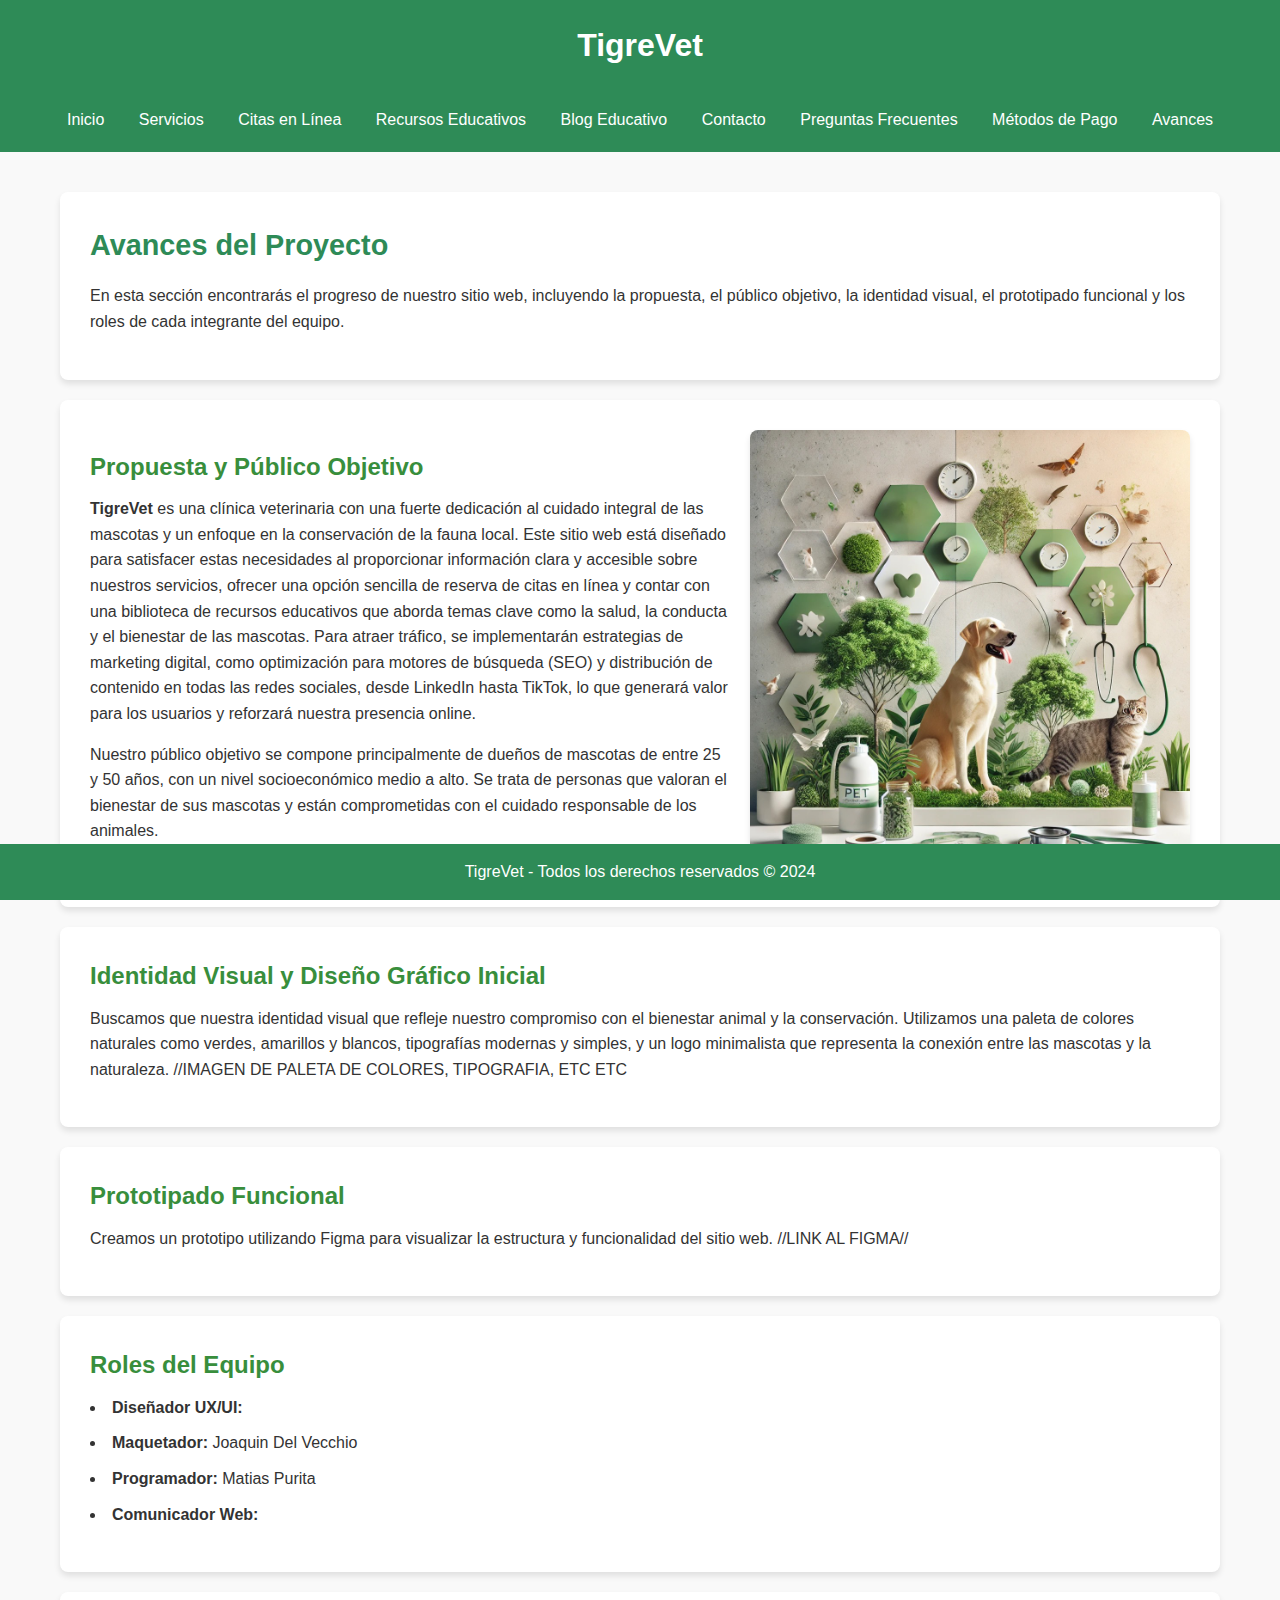
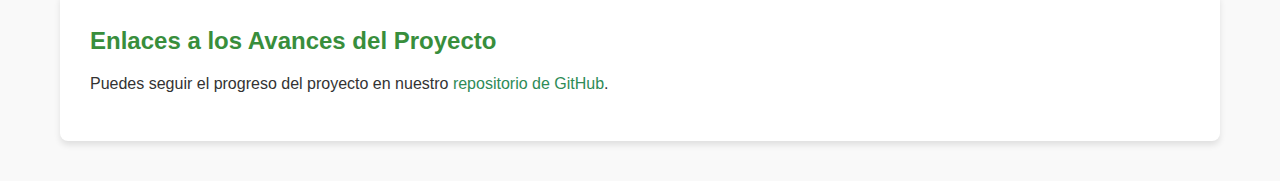
==== index.html @ b63514c8 "agrego seleccionador de mes en citas" ====
<!DOCTYPE html>
<html lang="es">
  <head>
    <meta charset="UTF-8" />
    <meta name="viewport" content="width=device-width, initial-scale=1.0" />
    <title>Avances - TigreVet</title>
    <link rel="stylesheet" href="styles.css" />
  </head>
  <body>
    <header>
      <div class="logo">
        <h1>TigreVet</h1>
      </div>
      <nav>
        <img src="#LOGO" alt="" />
        <ul>
          <li><a href="#">Inicio</a></li>
          <li><a href="servicios.html">Servicios</a></li>
          <li><a href="citas.html">Citas en Línea</a></li>
          <li><a href="recursos.html">Recursos Educativos</a></li>
          <li><a href="blog.html">Blog Educativo</a></li>
          <li><a href="contacto.html">Contacto</a></li>
          <li><a href="faq.html">Preguntas Frecuentes</a></li>
          <li><a href="#">Métodos de Pago</a></li>
          <li><a href="#">Avances</a></li>
        </ul>
      </nav>
    </header>

    <main>
      <section class="intro">
        <h2>Avances del Proyecto</h2>
        <p>
          En esta sección encontrarás el progreso de nuestro sitio web,
          incluyendo la propuesta, el público objetivo, la identidad visual, el
          prototipado funcional y los roles de cada integrante del equipo.
        </p>
      </section>

      <section class="propuesta">
        <div class="content">
          <div class="text">
            <h3>Propuesta y Público Objetivo</h3>
            <p>
              <strong>TigreVet</strong> es una clínica veterinaria con una
              fuerte dedicación al cuidado integral de las mascotas y un enfoque
              en la conservación de la fauna local. Este sitio web está diseñado
              para satisfacer estas necesidades al proporcionar información
              clara y accesible sobre nuestros servicios, ofrecer una opción
              sencilla de reserva de citas en línea y contar con una biblioteca
              de recursos educativos que aborda temas clave como la salud, la
              conducta y el bienestar de las mascotas. Para atraer tráfico, se
              implementarán estrategias de marketing digital, como optimización
              para motores de búsqueda (SEO) y distribución de contenido en
              todas las redes sociales, desde LinkedIn hasta TikTok, lo que
              generará valor para los usuarios y reforzará nuestra presencia
              online.
            </p>
            <p>
              Nuestro público objetivo se compone principalmente de dueños de
              mascotas de entre 25 y 50 años, con un nivel socioeconómico medio
              a alto. Se trata de personas que valoran el bienestar de sus
              mascotas y están comprometidas con el cuidado responsable de los
              animales.
            </p>
          </div>
          <div class="image">
            <img src="./images/Mascotas.jpeg" alt="Mascotas" />
          </div>
        </div>
      </section>

      <section class="identidad">
        <h3>Identidad Visual y Diseño Gráfico Inicial</h3>
        <p>
          Buscamos que nuestra identidad visual que refleje nuestro compromiso
          con el bienestar animal y la conservación. Utilizamos una paleta de
          colores naturales como verdes, amarillos y blancos, tipografías
          modernas y simples, y un logo minimalista que representa la conexión
          entre las mascotas y la naturaleza. //IMAGEN DE PALETA DE COLORES,
          TIPOGRAFIA, ETC ETC
        </p>
      </section>

      <section class="prototipado">
        <h3>Prototipado Funcional</h3>
        <p>
          Creamos un prototipo utilizando Figma para visualizar la estructura y
          funcionalidad del sitio web. //LINK AL FIGMA//
        </p>
      </section>

      <section class="roles">
        <h3>Roles del Equipo</h3>
        <ul>
          <li>
            <strong>Diseñador UX/UI:</strong>
          </li>
          <li><strong>Maquetador:</strong> Joaquin Del Vecchio</li>
          <li>
            <strong>Programador:</strong> Matias Purita
          </li>
          <li>
            <strong>Comunicador Web:</strong>
          </li>
        </ul>
      </section>

      <section class="enlaces">
        <h3>Enlaces a los Avances del Proyecto</h3>
        <p>
          Puedes seguir el progreso del proyecto en nuestro
          <a
            href="https://github.com/jdelvecchiouade/Avances-sitio-Clinica-veterinaria-TigreVet-/tree/main"
            >repositorio de GitHub</a
          >.
        </p>
      </section>
    </main>

    <footer>
      <p>TigreVet - Todos los derechos reservados © 2024</p>
    </footer>
  </body>
</html>
---- styles.css ----
* {
  margin: 0;
  padding: 0;
  box-sizing: border-box;
}

body {
  font-family: "Roboto", sans-serif;
  background-color: #f9f9f9;
  color: #333;
  line-height: 1.6;
}

header {
  background-color: #2e8b57;
  color: #fff;
  padding: 20px 0;
  text-align: center;
}

header .logo h1 {
  margin-bottom: 10px;
  font-size: 2em;
}

nav ul {
  list-style: none;
}

nav ul li {
  display: inline-block;
  margin: 0 15px;
}

nav ul li a {
  color: #fff;
  text-decoration: none;
  font-weight: 500;
  transition: color 0.3s;
}

nav ul li a:hover {
  color: #ffeb3b;
}

main {
  max-width: 1200px;
  margin: 40px auto;
  padding: 0 20px;
}

section {
  background-color: #fff;
  padding: 30px;
  margin-bottom: 20px;
  border-radius: 8px;
  box-shadow: 0 4px 6px rgba(0, 0, 0, 0.1);
}

section h2 {
  color: #2e8b57;
  margin-bottom: 15px;
  font-size: 1.8em;
}

section h3 {
  color: #388e3c;
  margin-bottom: 10px;
  font-size: 1.5em;
}

section p,
section ul {
  font-size: 1em;
  margin-bottom: 15px;
}

section ul li {
  margin-bottom: 10px;
  list-style: disc inside;
}

.enlaces a {
  color: #2e8b57;
  text-decoration: none;
  font-weight: 500;
}

.enlaces a:hover {
  text-decoration: underline;
}

footer {
  background-color: #2e8b57;
  color: #fff;
  text-align: center;
  padding: 15px 0;
  position: fixed;
  width: 100%;
  bottom: 0;
}

.propuesta .content {
  display: flex;
  justify-content: space-between;
  align-items: center;
  gap: 20px;
}

.propuesta .text {
  flex: 1;
}

.propuesta .image {
  flex: 0 0 40%; /* Controla el tamaño de la imagen en porcentaje */
}

.propuesta .image img {
  width: 100%;
  border-radius: 8px;
  box-shadow: 0 4px 6px rgba(0, 0, 0, 0.1);
}
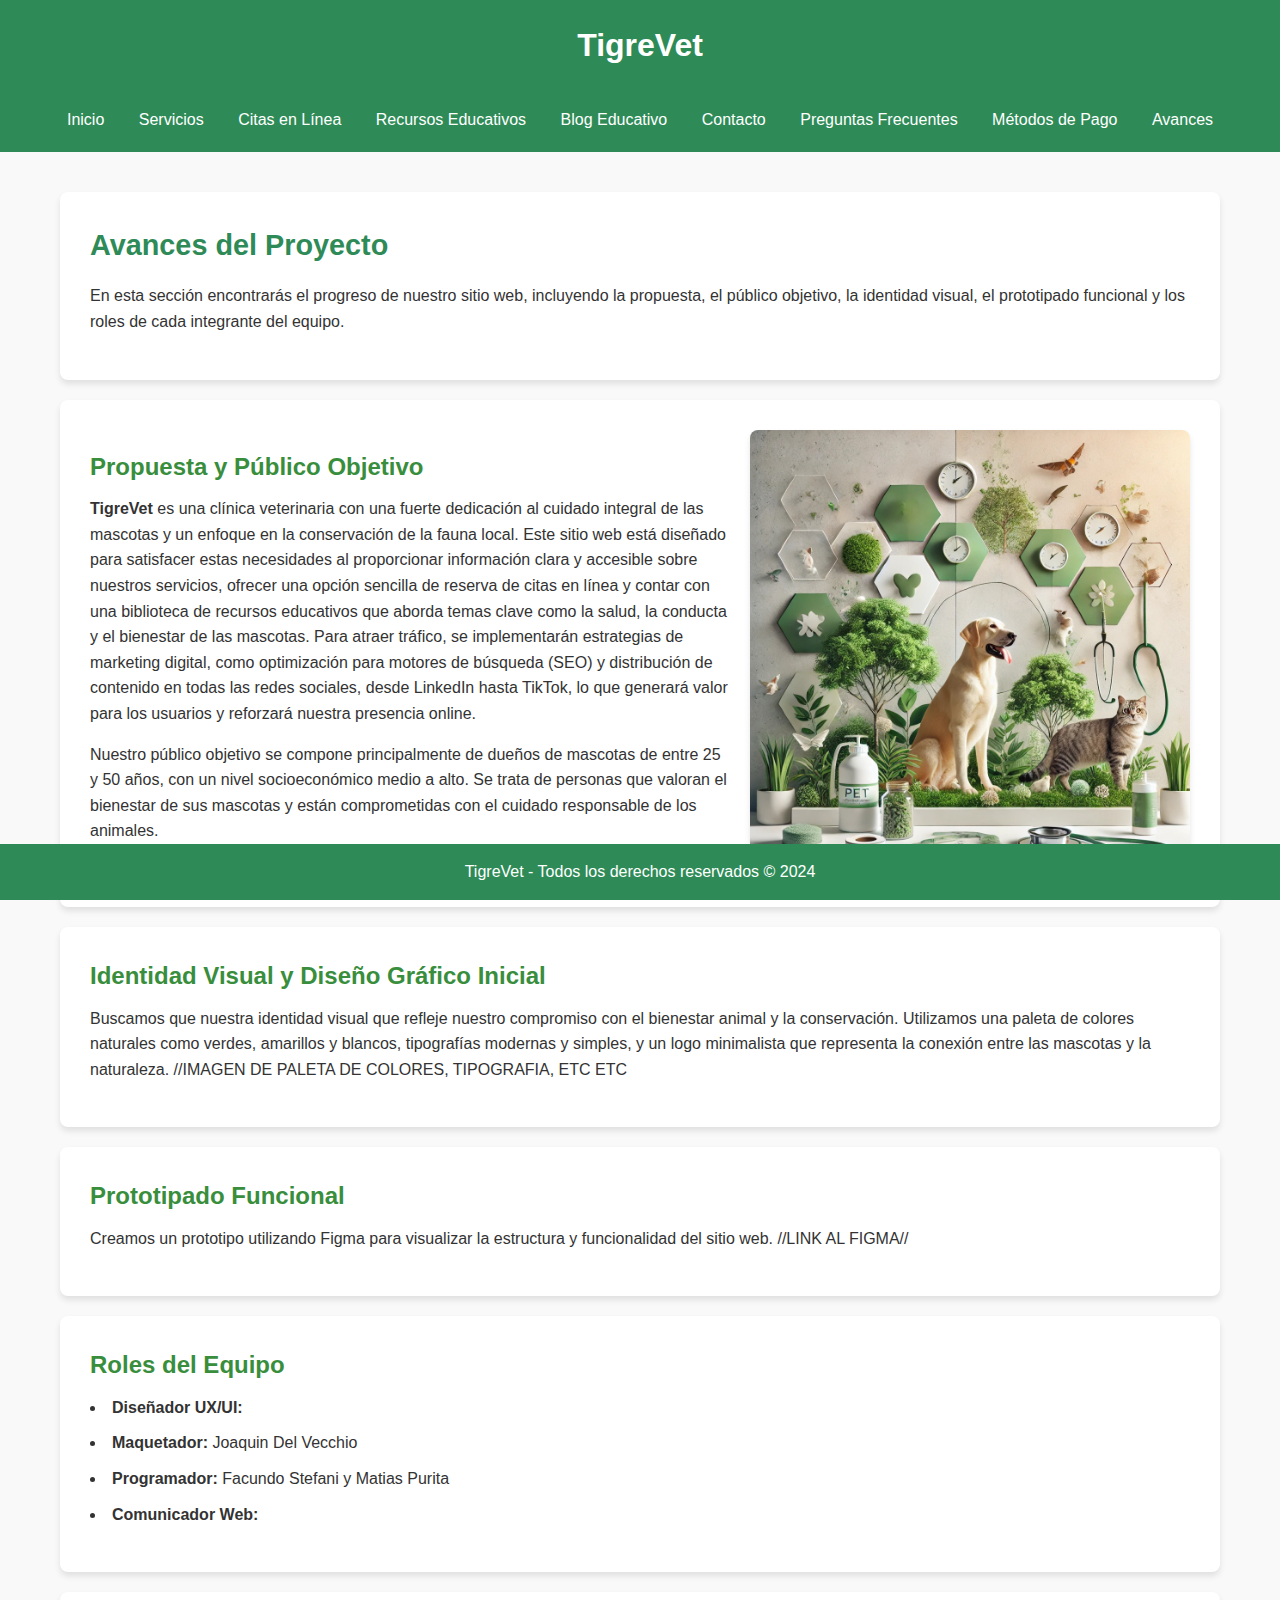
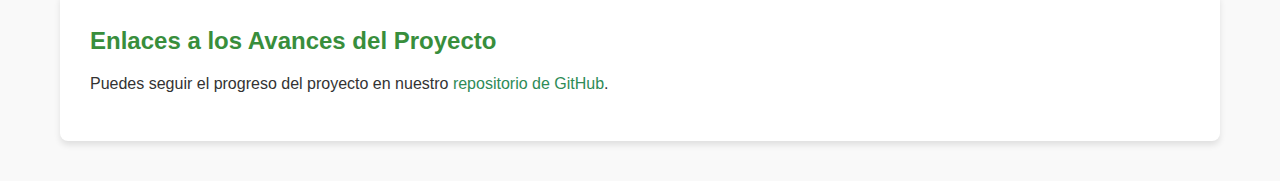
==== commit fb56548c: "Add files via upload" ====
--- a/index.html
+++ b/index.html
@@ -98,7 +98,7 @@
           </li>
           <li><strong>Maquetador:</strong> Joaquin Del Vecchio</li>
           <li>
-            <strong>Programador:</strong> Matias Purita
+            <strong>Programador:</strong> Facundo Stefani y Matias Purita
           </li>
           <li>
             <strong>Comunicador Web:</strong>
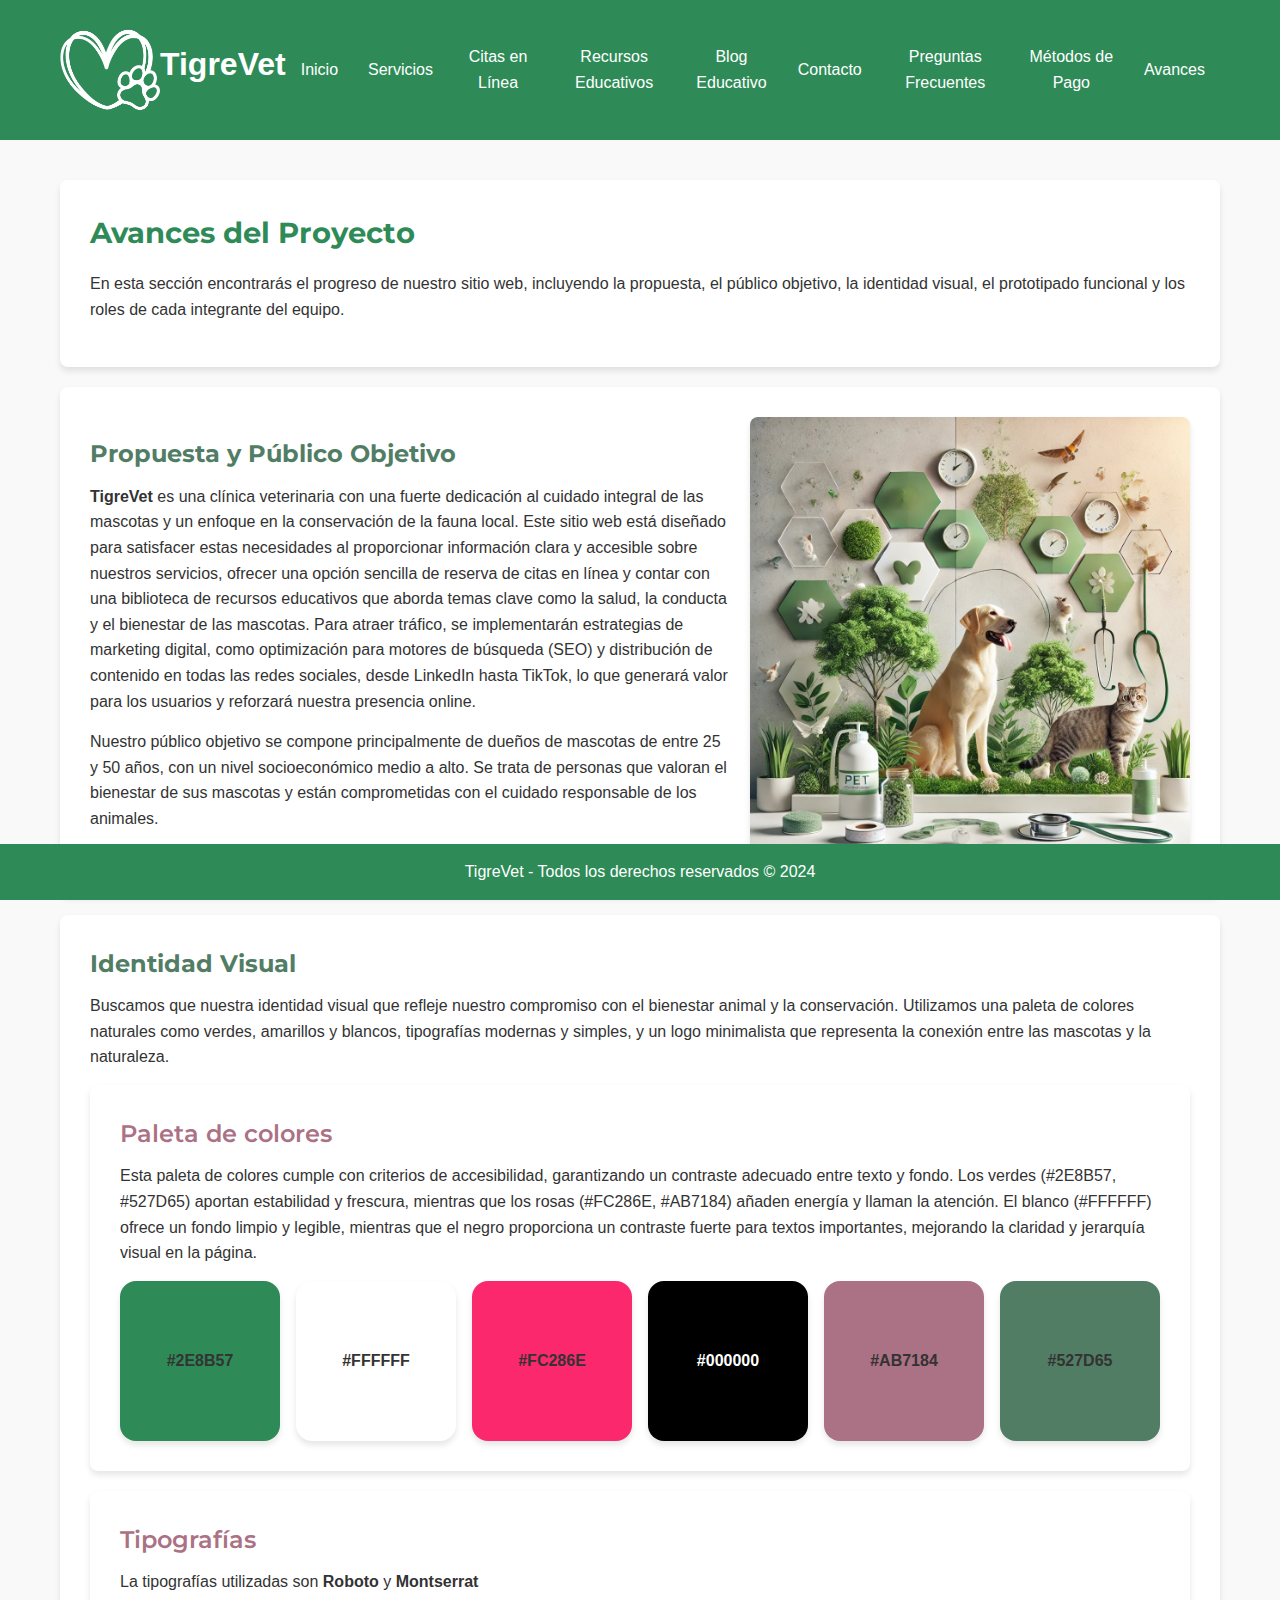
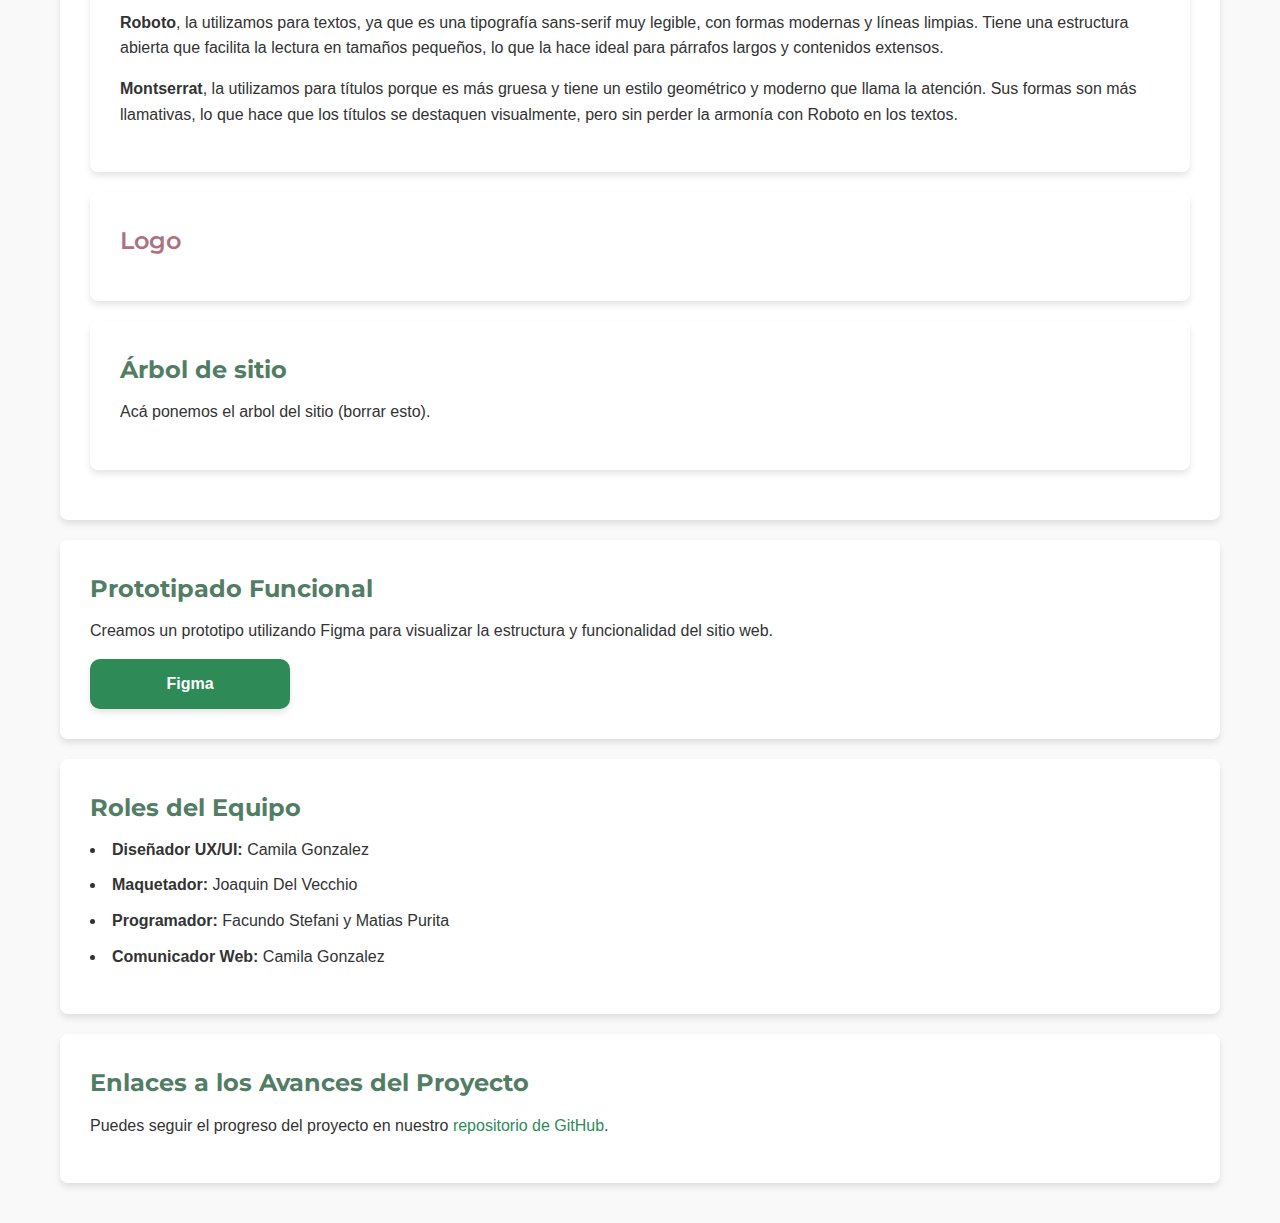
==== commit 142cc635: "Resubo la parte de identidad visual" ====
--- a/index.html
+++ b/index.html
@@ -1,125 +1,202 @@
 <!DOCTYPE html>
 <html lang="es">
-  <head>
-    <meta charset="UTF-8" />
-    <meta name="viewport" content="width=device-width, initial-scale=1.0" />
-    <title>Avances - TigreVet</title>
-    <link rel="stylesheet" href="styles.css" />
-  </head>
-  <body>
-    <header>
-      <div class="logo">
-        <h1>TigreVet</h1>
+
+<head>
+  <meta charset="UTF-8" />
+  <meta name="viewport" content="width=device-width, initial-scale=1.0" />
+  <title>Avances - TigreVet</title>
+  <link rel="preconnect" href="https://fonts.googleapis.com">
+  <link rel="preconnect" href="https://fonts.gstatic.com" crossorigin>
+  <link href="https://fonts.googleapis.com/css2?family=Montserrat:ital,wght@0,100..900;1,100..900&display=swap"
+    rel="stylesheet">
+  <link rel="stylesheet" href="styles.css" />
+</head>
+
+<body>
+  <header>
+    <nav>
+      <ul>
+        <img src="images/logo-blanco.png" width="100px" alt="" />
+        <div class="logo">
+          <h1>TigreVet</h1>
+        </div>
+        <li><a href="#">Inicio</a></li>
+        <li><a href="servicios.html">Servicios</a></li>
+        <li><a href="citas.html">Citas en Línea</a></li>
+        <li><a href="recursos.html">Recursos Educativos</a></li>
+        <li><a href="blog.html">Blog Educativo</a></li>
+        <li><a href="contacto.html">Contacto</a></li>
+        <li><a href="faq.html">Preguntas Frecuentes</a></li>
+        <li><a href="#">Métodos de Pago</a></li>
+        <li><a href="#">Avances</a></li>
+      </ul>
+    </nav>
+  </header>
+
+  <main>
+    <section class="intro">
+      <h2>Avances del Proyecto</h2>
+      <p>
+        En esta sección encontrarás el progreso de nuestro sitio web,
+        incluyendo la propuesta, el público objetivo, la identidad visual, el
+        prototipado funcional y los roles de cada integrante del equipo.
+      </p>
+    </section>
+
+    <section class="propuesta">
+      <div class="content">
+        <div class="text">
+          <h3>Propuesta y Público Objetivo</h3>
+          <p>
+            <strong>TigreVet</strong> es una clínica veterinaria con una
+            fuerte dedicación al cuidado integral de las mascotas y un enfoque
+            en la conservación de la fauna local. Este sitio web está diseñado
+            para satisfacer estas necesidades al proporcionar información
+            clara y accesible sobre nuestros servicios, ofrecer una opción
+            sencilla de reserva de citas en línea y contar con una biblioteca
+            de recursos educativos que aborda temas clave como la salud, la
+            conducta y el bienestar de las mascotas. Para atraer tráfico, se
+            implementarán estrategias de marketing digital, como optimización
+            para motores de búsqueda (SEO) y distribución de contenido en
+            todas las redes sociales, desde LinkedIn hasta TikTok, lo que
+            generará valor para los usuarios y reforzará nuestra presencia
+            online.
+          </p>
+          <p>
+            Nuestro público objetivo se compone principalmente de dueños de
+            mascotas de entre 25 y 50 años, con un nivel socioeconómico medio
+            a alto. Se trata de personas que valoran el bienestar de sus
+            mascotas y están comprometidas con el cuidado responsable de los
+            animales.
+          </p>
+        </div>
+        <div class="image">
+          <img src="./images/Mascotas.jpeg" alt="Mascotas" />
+        </div>
       </div>
-      <nav>
-        <img src="#LOGO" alt="" />
-        <ul>
-          <li><a href="#">Inicio</a></li>
-          <li><a href="servicios.html">Servicios</a></li>
-          <li><a href="citas.html">Citas en Línea</a></li>
-          <li><a href="recursos.html">Recursos Educativos</a></li>
-          <li><a href="blog.html">Blog Educativo</a></li>
-          <li><a href="contacto.html">Contacto</a></li>
-          <li><a href="faq.html">Preguntas Frecuentes</a></li>
-          <li><a href="#">Métodos de Pago</a></li>
-          <li><a href="#">Avances</a></li>
-        </ul>
-      </nav>
-    </header>
-
-    <main>
-      <section class="intro">
-        <h2>Avances del Proyecto</h2>
-        <p>
-          En esta sección encontrarás el progreso de nuestro sitio web,
-          incluyendo la propuesta, el público objetivo, la identidad visual, el
-          prototipado funcional y los roles de cada integrante del equipo.
-        </p>
-      </section>
-
-      <section class="propuesta">
-        <div class="content">
-          <div class="text">
-            <h3>Propuesta y Público Objetivo</h3>
-            <p>
-              <strong>TigreVet</strong> es una clínica veterinaria con una
-              fuerte dedicación al cuidado integral de las mascotas y un enfoque
-              en la conservación de la fauna local. Este sitio web está diseñado
-              para satisfacer estas necesidades al proporcionar información
-              clara y accesible sobre nuestros servicios, ofrecer una opción
-              sencilla de reserva de citas en línea y contar con una biblioteca
-              de recursos educativos que aborda temas clave como la salud, la
-              conducta y el bienestar de las mascotas. Para atraer tráfico, se
-              implementarán estrategias de marketing digital, como optimización
-              para motores de búsqueda (SEO) y distribución de contenido en
-              todas las redes sociales, desde LinkedIn hasta TikTok, lo que
-              generará valor para los usuarios y reforzará nuestra presencia
-              online.
-            </p>
-            <p>
-              Nuestro público objetivo se compone principalmente de dueños de
-              mascotas de entre 25 y 50 años, con un nivel socioeconómico medio
-              a alto. Se trata de personas que valoran el bienestar de sus
-              mascotas y están comprometidas con el cuidado responsable de los
-              animales.
-            </p>
-          </div>
-          <div class="image">
-            <img src="./images/Mascotas.jpeg" alt="Mascotas" />
-          </div>
-        </div>
-      </section>
-
-      <section class="identidad">
-        <h3>Identidad Visual y Diseño Gráfico Inicial</h3>
-        <p>
-          Buscamos que nuestra identidad visual que refleje nuestro compromiso
-          con el bienestar animal y la conservación. Utilizamos una paleta de
-          colores naturales como verdes, amarillos y blancos, tipografías
-          modernas y simples, y un logo minimalista que representa la conexión
-          entre las mascotas y la naturaleza. //IMAGEN DE PALETA DE COLORES,
-          TIPOGRAFIA, ETC ETC
-        </p>
-      </section>
-
-      <section class="prototipado">
-        <h3>Prototipado Funcional</h3>
-        <p>
-          Creamos un prototipo utilizando Figma para visualizar la estructura y
-          funcionalidad del sitio web. //LINK AL FIGMA//
-        </p>
-      </section>
-
-      <section class="roles">
-        <h3>Roles del Equipo</h3>
-        <ul>
-          <li>
-            <strong>Diseñador UX/UI:</strong>
-          </li>
-          <li><strong>Maquetador:</strong> Joaquin Del Vecchio</li>
-          <li>
-            <strong>Programador:</strong> Facundo Stefani y Matias Purita
-          </li>
-          <li>
-            <strong>Comunicador Web:</strong>
-          </li>
-        </ul>
-      </section>
-
-      <section class="enlaces">
-        <h3>Enlaces a los Avances del Proyecto</h3>
-        <p>
-          Puedes seguir el progreso del proyecto en nuestro
-          <a
-            href="https://github.com/jdelvecchiouade/Avances-sitio-Clinica-veterinaria-TigreVet-/tree/main"
-            >repositorio de GitHub</a
-          >.
-        </p>
-      </section>
-    </main>
-
-    <footer>
-      <p>TigreVet - Todos los derechos reservados © 2024</p>
-    </footer>
-  </body>
-</html>
+    </section>
+
+    <section class="identidad">
+      <h3>Identidad Visual</h3>
+      <p>
+        Buscamos que nuestra identidad visual que refleje nuestro compromiso
+        con el bienestar animal y la conservación. Utilizamos una paleta de
+        colores naturales como verdes, amarillos y blancos, tipografías
+        modernas y simples, y un logo minimalista que representa la conexión
+        entre las mascotas y la naturaleza.
+      </p>
+      <section>
+        <h4>Paleta de colores</h4>
+        <p>
+          Esta paleta de colores cumple con criterios de accesibilidad, garantizando un contraste adecuado entre texto y
+          fondo.
+          Los verdes (#2E8B57, #527D65) aportan estabilidad y frescura, mientras que los rosas (#FC286E, #AB7184) añaden
+          energía y
+          llaman la atención. El blanco (#FFFFFF) ofrece un fondo limpio y legible, mientras que el negro proporciona un
+          contraste
+          fuerte para textos importantes, mejorando la claridad y jerarquía visual en la página.
+        </p>
+        <div class="contenedor-horizontal">
+
+          <div class="color" id="verde-principal">
+            <p>
+              #2E8B57
+            </p>
+          </div>
+          <div class="color" id="blanco">
+            <p>
+              #FFFFFF
+            </p>
+          </div>
+          <div class="color" id="rosa-fuerte">
+            <p>
+              #FC286E
+            </p>
+          </div>
+          <div class="color" id="negro">
+            <p>
+              #000000
+            </p>
+          </div>
+          <div class="color" id="rosa-claro">
+            <p>
+              #AB7184
+            </p>
+          </div>
+          <div class="color" id="verde-secundario">
+            <p>
+              #527D65
+            </p>
+          </div>
+        </div>
+      </section>
+      <section>
+        <h4>Tipografías</h4>
+        <p>
+          La tipografías utilizadas son <b>Roboto</b> y <b>Montserrat</b>
+        </p>
+        <p>
+          <b>Roboto</b>, la utilizamos para textos, ya que es una tipografía sans-serif muy legible, con formas modernas
+          y líneas limpias.
+          Tiene una estructura abierta que facilita la lectura en tamaños pequeños, lo que la hace ideal para párrafos
+          largos y contenidos extensos.
+        </p>
+        <p>
+          <b>Montserrat</b>, la utilizamos para títulos porque es más gruesa y tiene un estilo geométrico y moderno que
+          llama la atención.
+          Sus formas son más llamativas, lo que hace que los títulos se destaquen visualmente, pero sin perder la
+          armonía con Roboto en los textos.
+        </p>
+      </section>
+      <section>
+        <h4>Logo</h4>
+      </section>
+      <section class="arbol">
+        <h3>Árbol de sitio</h3>
+        <p>
+          Acá ponemos el arbol del sitio (borrar esto).
+        </p>
+      </section>
+    </section>
+
+    <section class="prototipado">
+      <h3>Prototipado Funcional</h3>
+      <p>
+        Creamos un prototipo utilizando Figma para visualizar la estructura y
+        funcionalidad del sitio web. 
+      </p>
+      <a href="https://www.figma.com/design/DOfFuv4aYaoM73bBNm55AI/TigreVet---Proyecto?node-id=0-1&t=0nV9ZjXC5xvE3MQp-1" target="_blank"><div class="contenedor-boton"> <p>Figma</p> </div></a>
+    </section>
+
+    <section class="roles">
+      <h3>Roles del Equipo</h3>
+      <ul>
+        <li>
+          <strong>Diseñador UX/UI:</strong> Camila Gonzalez
+        </li>
+        <li><strong>Maquetador:</strong> Joaquin Del Vecchio</li>
+        <li>
+          <strong>Programador:</strong> Facundo Stefani y Matias Purita
+        </li>
+        <li>
+          <strong>Comunicador Web:</strong> Camila Gonzalez
+        </li>
+      </ul>
+    </section>
+
+    <section class="enlaces">
+      <h3>Enlaces a los Avances del Proyecto</h3>
+      <p>
+        Puedes seguir el progreso del proyecto en nuestro
+        <a href="https://github.com/jdelvecchiouade/Avances-sitio-Clinica-veterinaria-TigreVet-/tree/main">repositorio
+          de GitHub</a>.
+      </p>
+    </section>
+  </main>
+
+  <footer>
+    <p>TigreVet - Todos los derechos reservados © 2024</p>
+  </footer>
+</body>
+
+</html>--- a/styles.css
+++ b/styles.css
@@ -25,6 +25,10 @@
 
 nav ul {
   list-style: none;
+  display: flex;
+  align-items: center;
+  justify-content: space-between;
+  padding-inline: 60px;
 }
 
 nav ul li {
@@ -58,15 +62,82 @@
 }
 
 section h2 {
+  font-family: "Montserrat", sans-serif;
   color: #2e8b57;
   margin-bottom: 15px;
   font-size: 1.8em;
 }
 
 section h3 {
-  color: #388e3c;
+  font-family: "Montserrat", sans-serif;
+  color: #527D65;
   margin-bottom: 10px;
   font-size: 1.5em;
+}
+
+section h4 {
+  font-family: "Montserrat", sans-serif;
+  color: #AB7184;
+  margin-bottom: 10px;
+  font-size: 1.5em;
+  font-weight: 600;
+}
+
+.contenedor-horizontal {
+  display: flex;
+  align-items: center;
+  justify-content: space-between;
+}
+.color {
+  width: 160px;
+  height: 160px;
+  border-radius: 10%;
+  box-shadow: 0 4px 6px rgba(0, 0, 0, 0.1);
+  display: flex;
+  align-items: center;
+  justify-content: center;
+}
+.color p{
+  font-family: "Roboto", sans-serif;
+  font-weight: bold;
+  margin-bottom: 0px;
+}
+
+.contenedor-boton {
+  width: 200px;
+  height: 50px;
+  border-radius: 10px;
+  box-shadow: 0 4px 6px rgba(0, 0, 0, 0.1);
+  background-color: #2e8b57 ;
+  display: flex;
+  align-items: center;
+  justify-content: center;
+}
+
+.contenedor-boton p {
+margin-bottom: 0px;
+font-weight: 600;
+color: #ffffff;
+}
+
+#verde-principal {
+  background-color: #2e8b57;
+}
+#blanco {
+  background-color: #ffffff;
+}
+#negro {
+  background-color: #000000;
+  color: #ffffff;
+}
+#rosa-fuerte {
+  background-color: #fc286e;
+}
+#rosa-claro {
+  background-color: #ab7184;
+}
+#verde-secundario {
+  background-color: #527d65;
 }
 
 section p,
@@ -85,7 +156,10 @@
   text-decoration: none;
   font-weight: 500;
 }
+a{
+  text-decoration: none;
 
+}
 .enlaces a:hover {
   text-decoration: underline;
 }
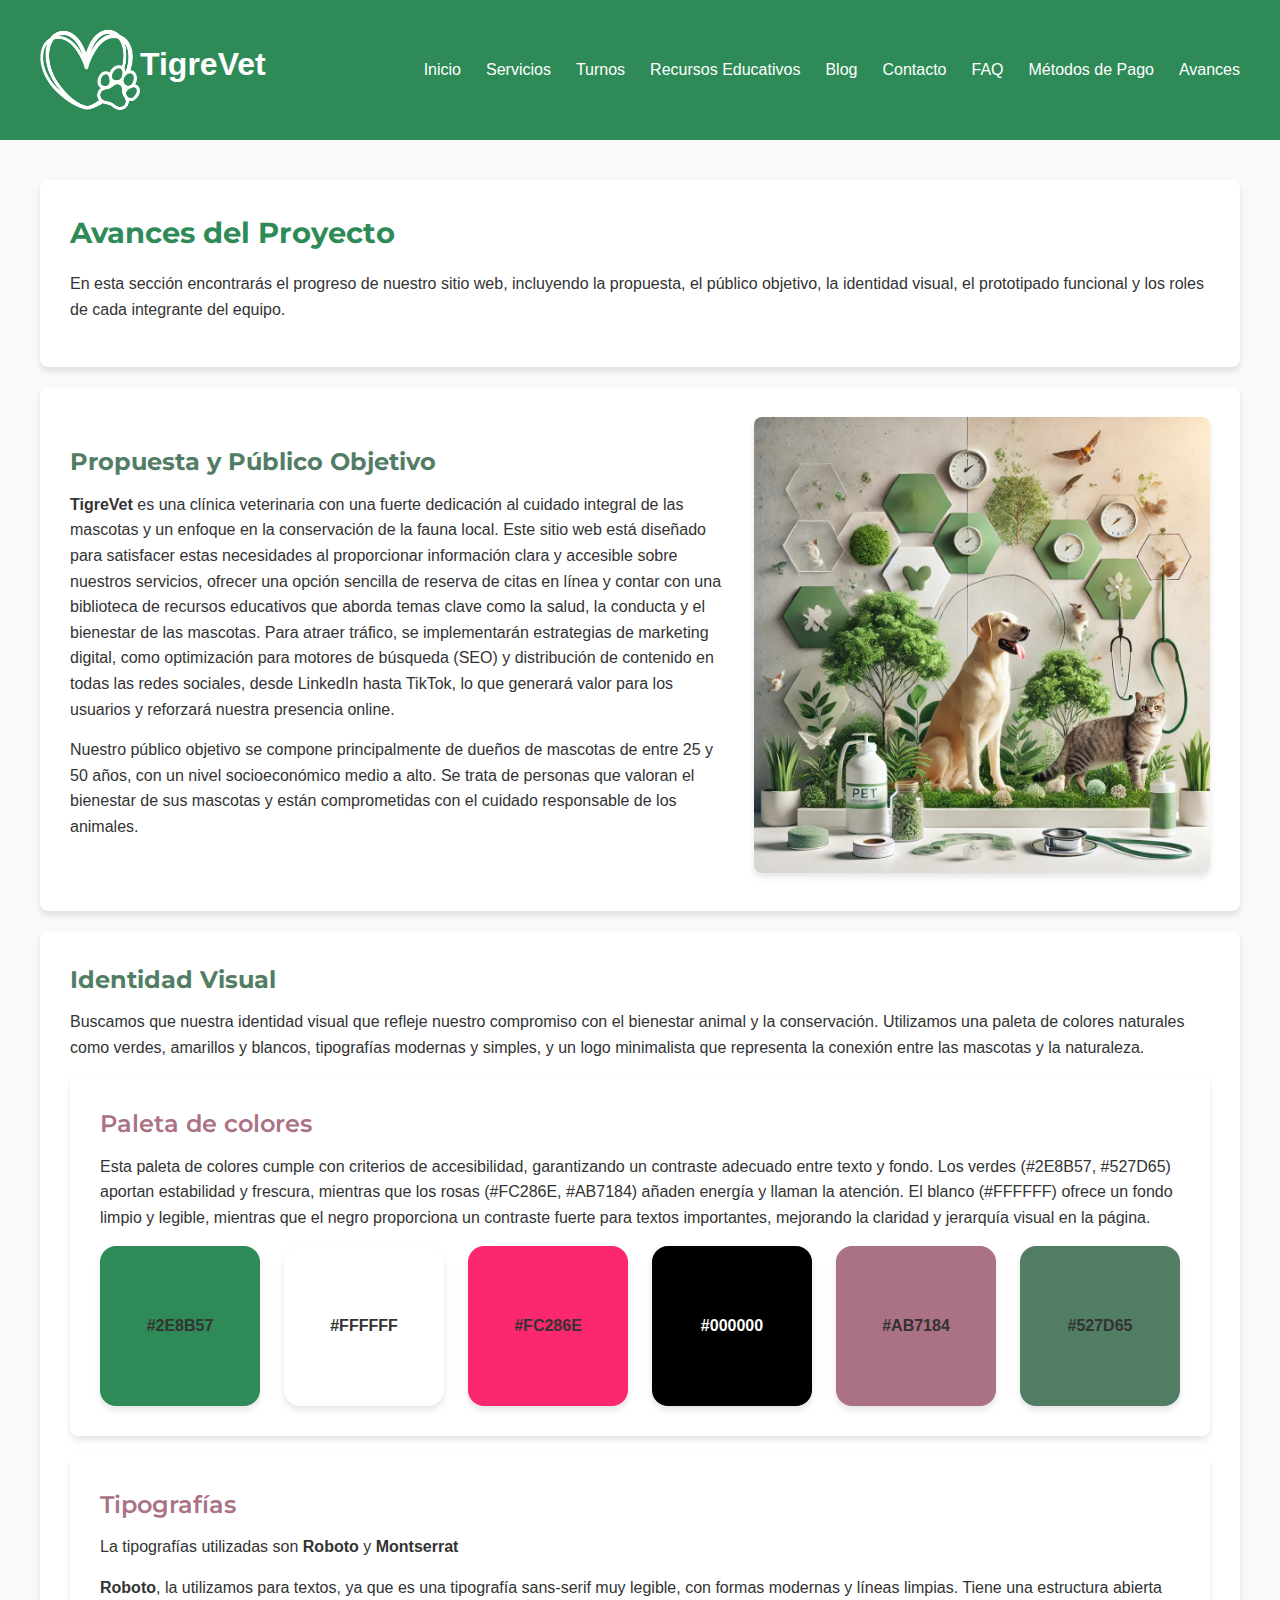
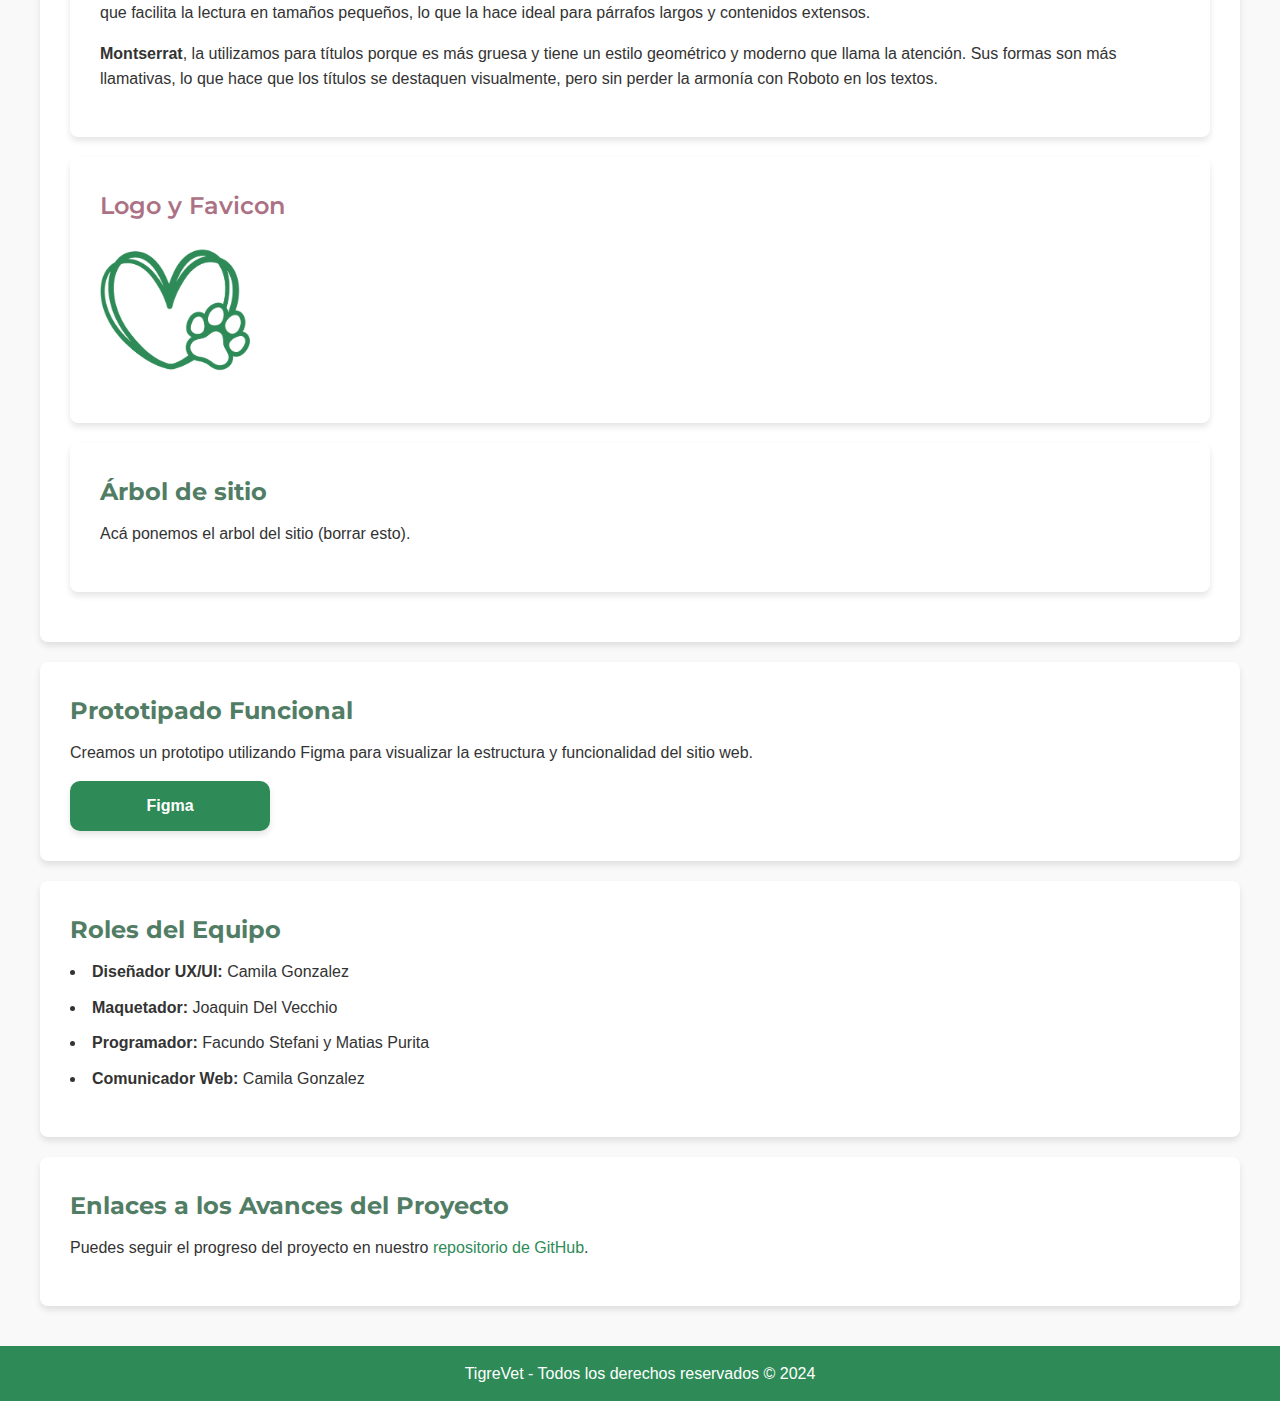
==== commit 6d9deda1: "Corrijo errores css y subo logo + favicon" ====
--- a/index.html
+++ b/index.html
@@ -10,25 +10,29 @@
   <link href="https://fonts.googleapis.com/css2?family=Montserrat:ital,wght@0,100..900;1,100..900&display=swap"
     rel="stylesheet">
   <link rel="stylesheet" href="styles.css" />
+  <link rel="icon" href="images/logo-verde-principal.png" type="image/x-icon">
+
 </head>
 
 <body>
   <header>
     <nav>
-      <ul>
+      <div class="contenedor-logo">
         <img src="images/logo-blanco.png" width="100px" alt="" />
         <div class="logo">
           <h1>TigreVet</h1>
         </div>
-        <li><a href="#">Inicio</a></li>
+      </div>
+      <ul>
+        <li><a href="index.html">Inicio</a></li>
         <li><a href="servicios.html">Servicios</a></li>
-        <li><a href="citas.html">Citas en Línea</a></li>
+        <li><a href="citas.html">Turnos</a></li>
         <li><a href="recursos.html">Recursos Educativos</a></li>
-        <li><a href="blog.html">Blog Educativo</a></li>
+        <li><a href="blog.html">Blog</a></li>
         <li><a href="contacto.html">Contacto</a></li>
-        <li><a href="faq.html">Preguntas Frecuentes</a></li>
+        <li><a href="faq.html">FAQ</a></li>
         <li><a href="#">Métodos de Pago</a></li>
-        <li><a href="#">Avances</a></li>
+        <li><a href="index.html">Avances</a></li>
       </ul>
     </nav>
   </header>
@@ -149,7 +153,8 @@
         </p>
       </section>
       <section>
-        <h4>Logo</h4>
+        <h4>Logo y Favicon</h4>
+        <img src="images/logo-verde-principal.png" width="150px">
       </section>
       <section class="arbol">
         <h3>Árbol de sitio</h3>
--- a/styles.css
+++ b/styles.css
@@ -23,17 +23,31 @@
   font-size: 2em;
 }
 
+.contenedor-logo{
+  display: flex;
+  align-items: center;
+  justify-content: center;
+
+}
+
+nav {
+  display: flex;
+  max-width: 1200px;
+  align-items: center;
+  justify-content:space-between ;
+  margin: 0 auto;
+}
+
 nav ul {
   list-style: none;
   display: flex;
   align-items: center;
   justify-content: space-between;
-  padding-inline: 60px;
 }
 
 nav ul li {
-  display: inline-block;
-  margin: 0 15px;
+  margin-left: 25px;
+
 }
 
 nav ul li a {
@@ -50,7 +64,6 @@
 main {
   max-width: 1200px;
   margin: 40px auto;
-  padding: 0 20px;
 }
 
 section {
@@ -169,7 +182,6 @@
   color: #fff;
   text-align: center;
   padding: 15px 0;
-  position: fixed;
   width: 100%;
   bottom: 0;
 }
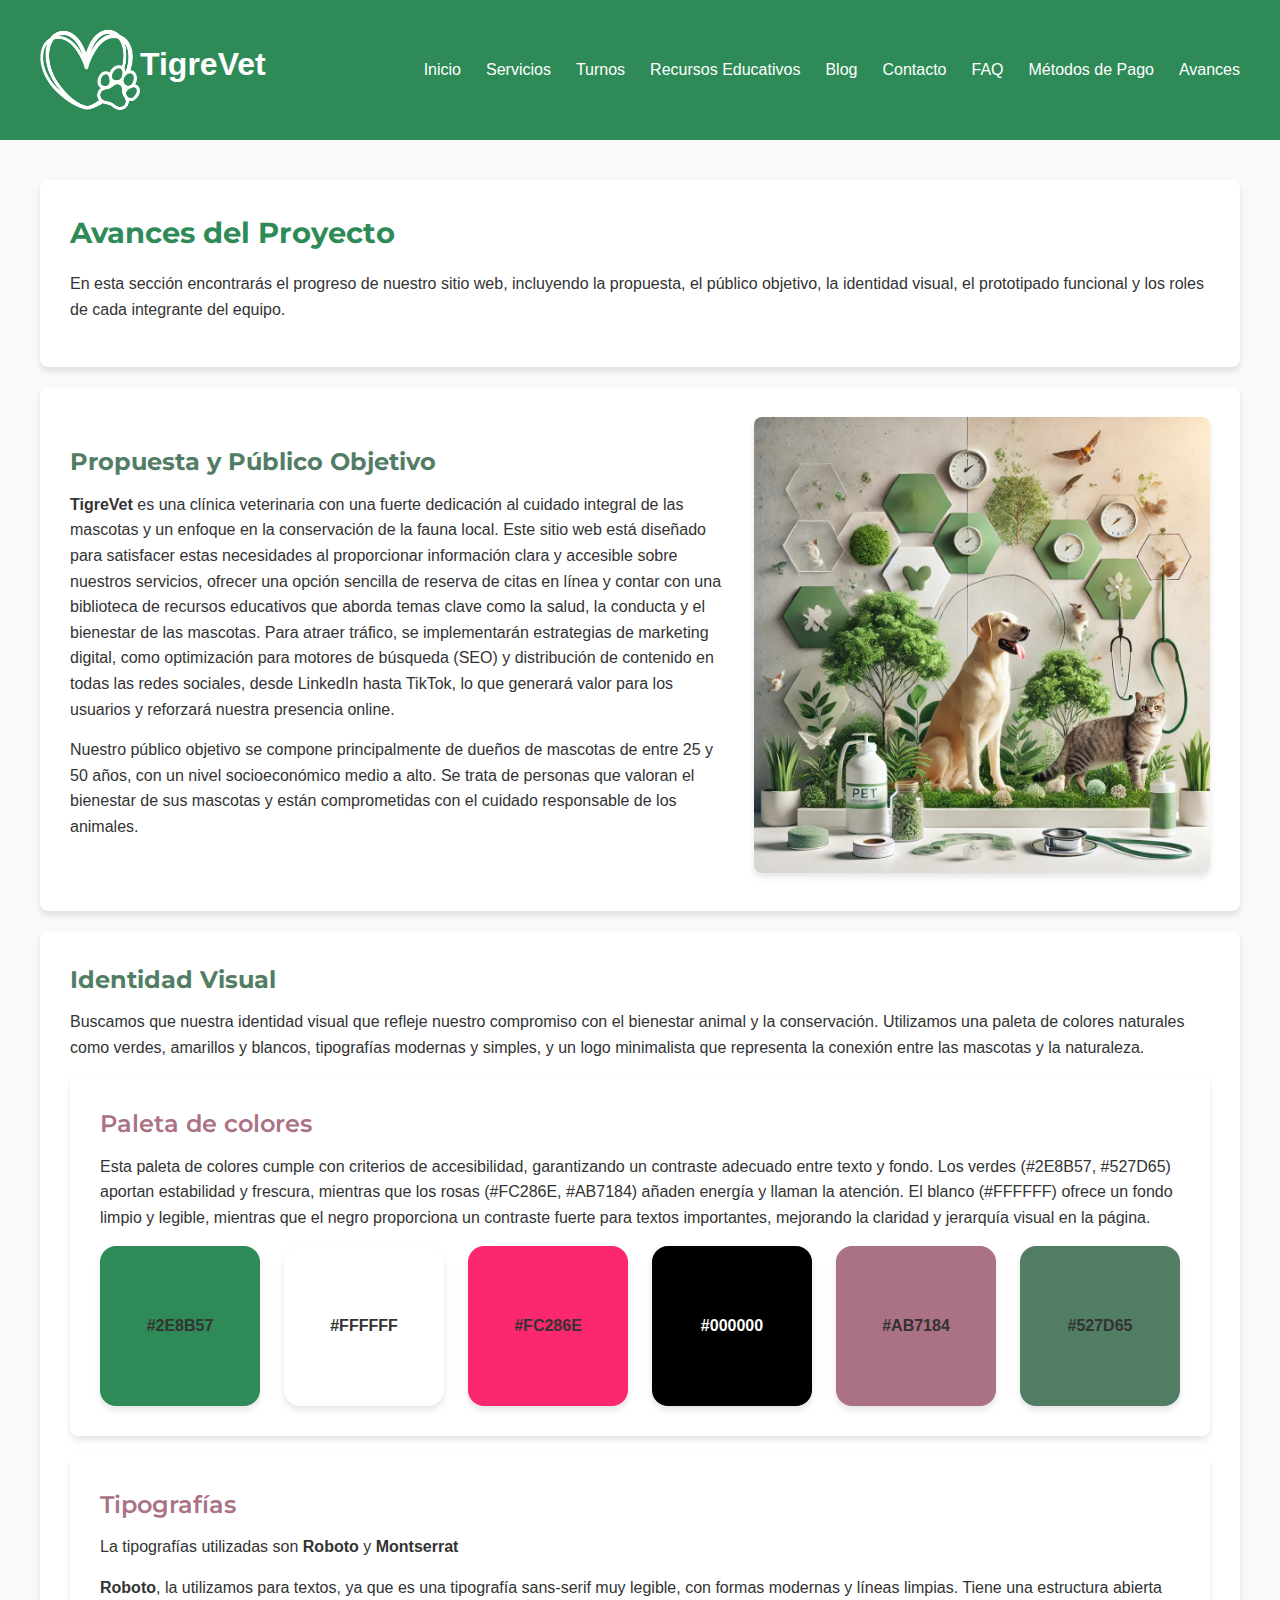
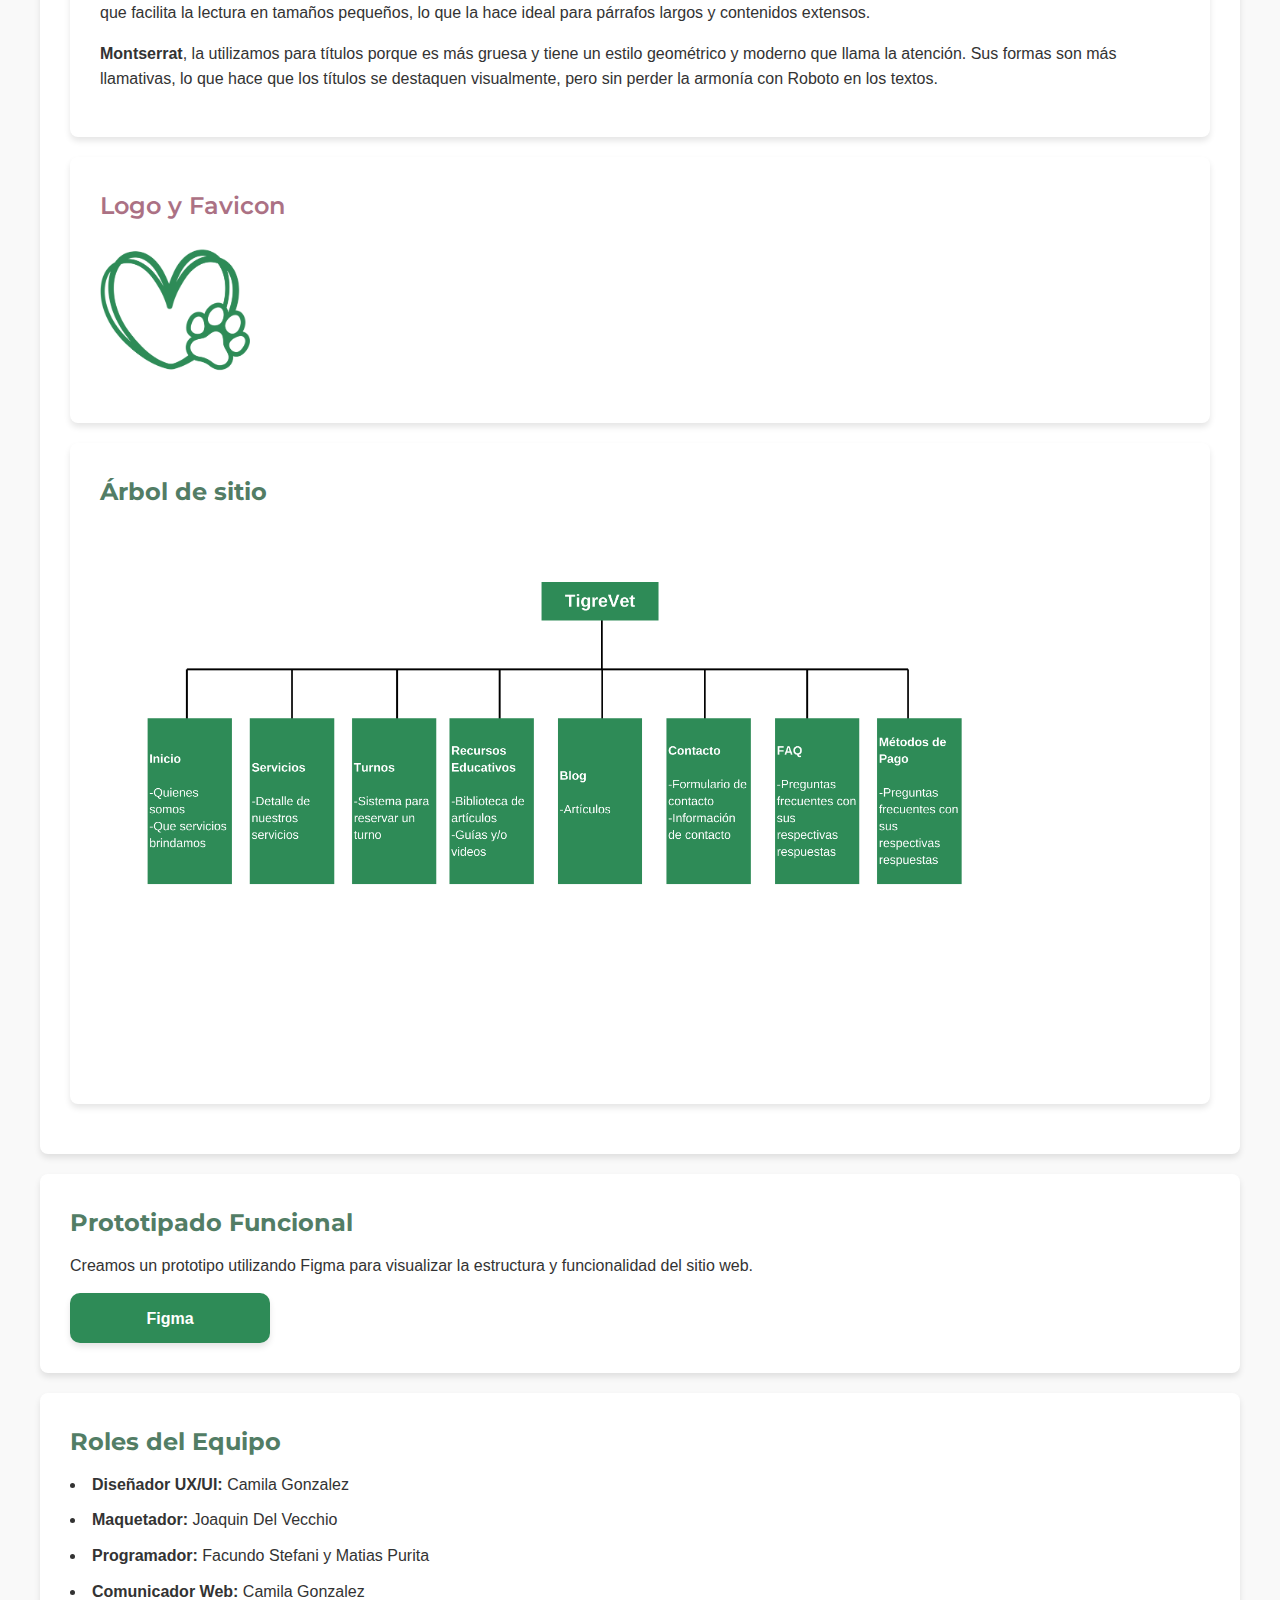
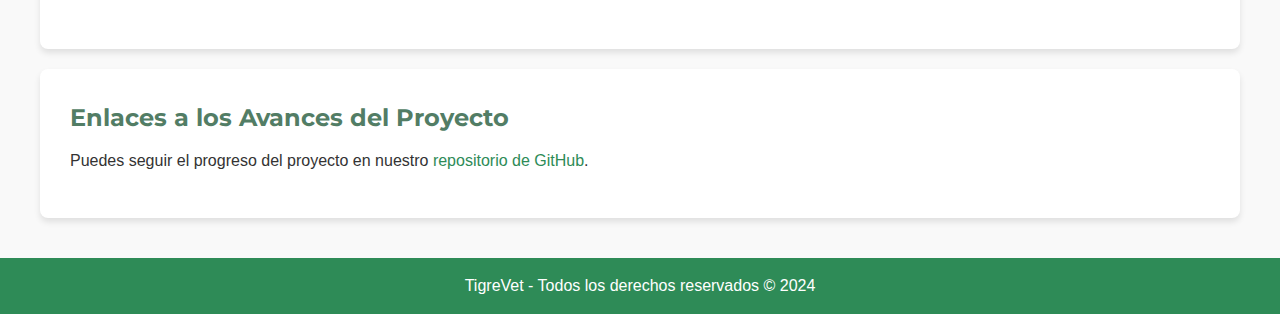
==== commit 4d404138: "Subo arbol del sitio" ====
--- a/index.html
+++ b/index.html
@@ -158,9 +158,7 @@
       </section>
       <section class="arbol">
         <h3>Árbol de sitio</h3>
-        <p>
-          Acá ponemos el arbol del sitio (borrar esto).
-        </p>
+        <img src="images/arbol.png" width="1000px">
       </section>
     </section>
 
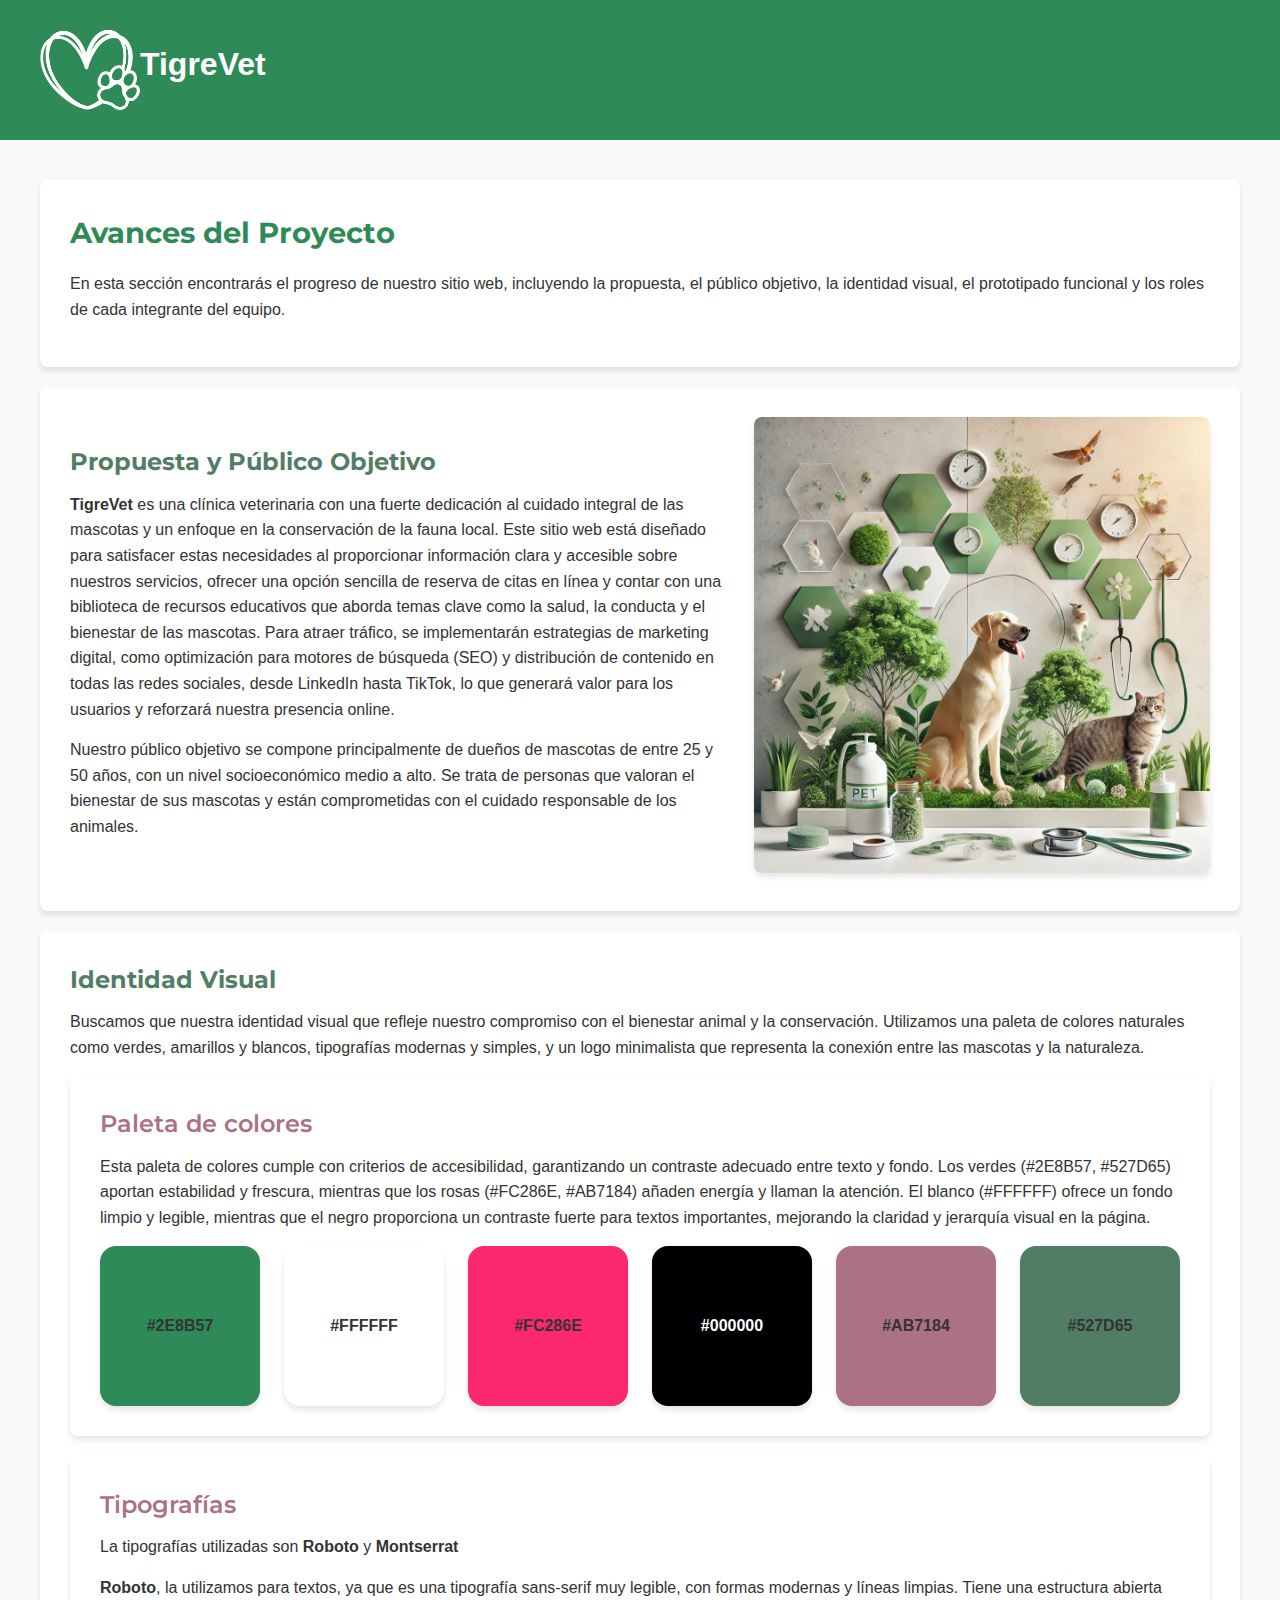
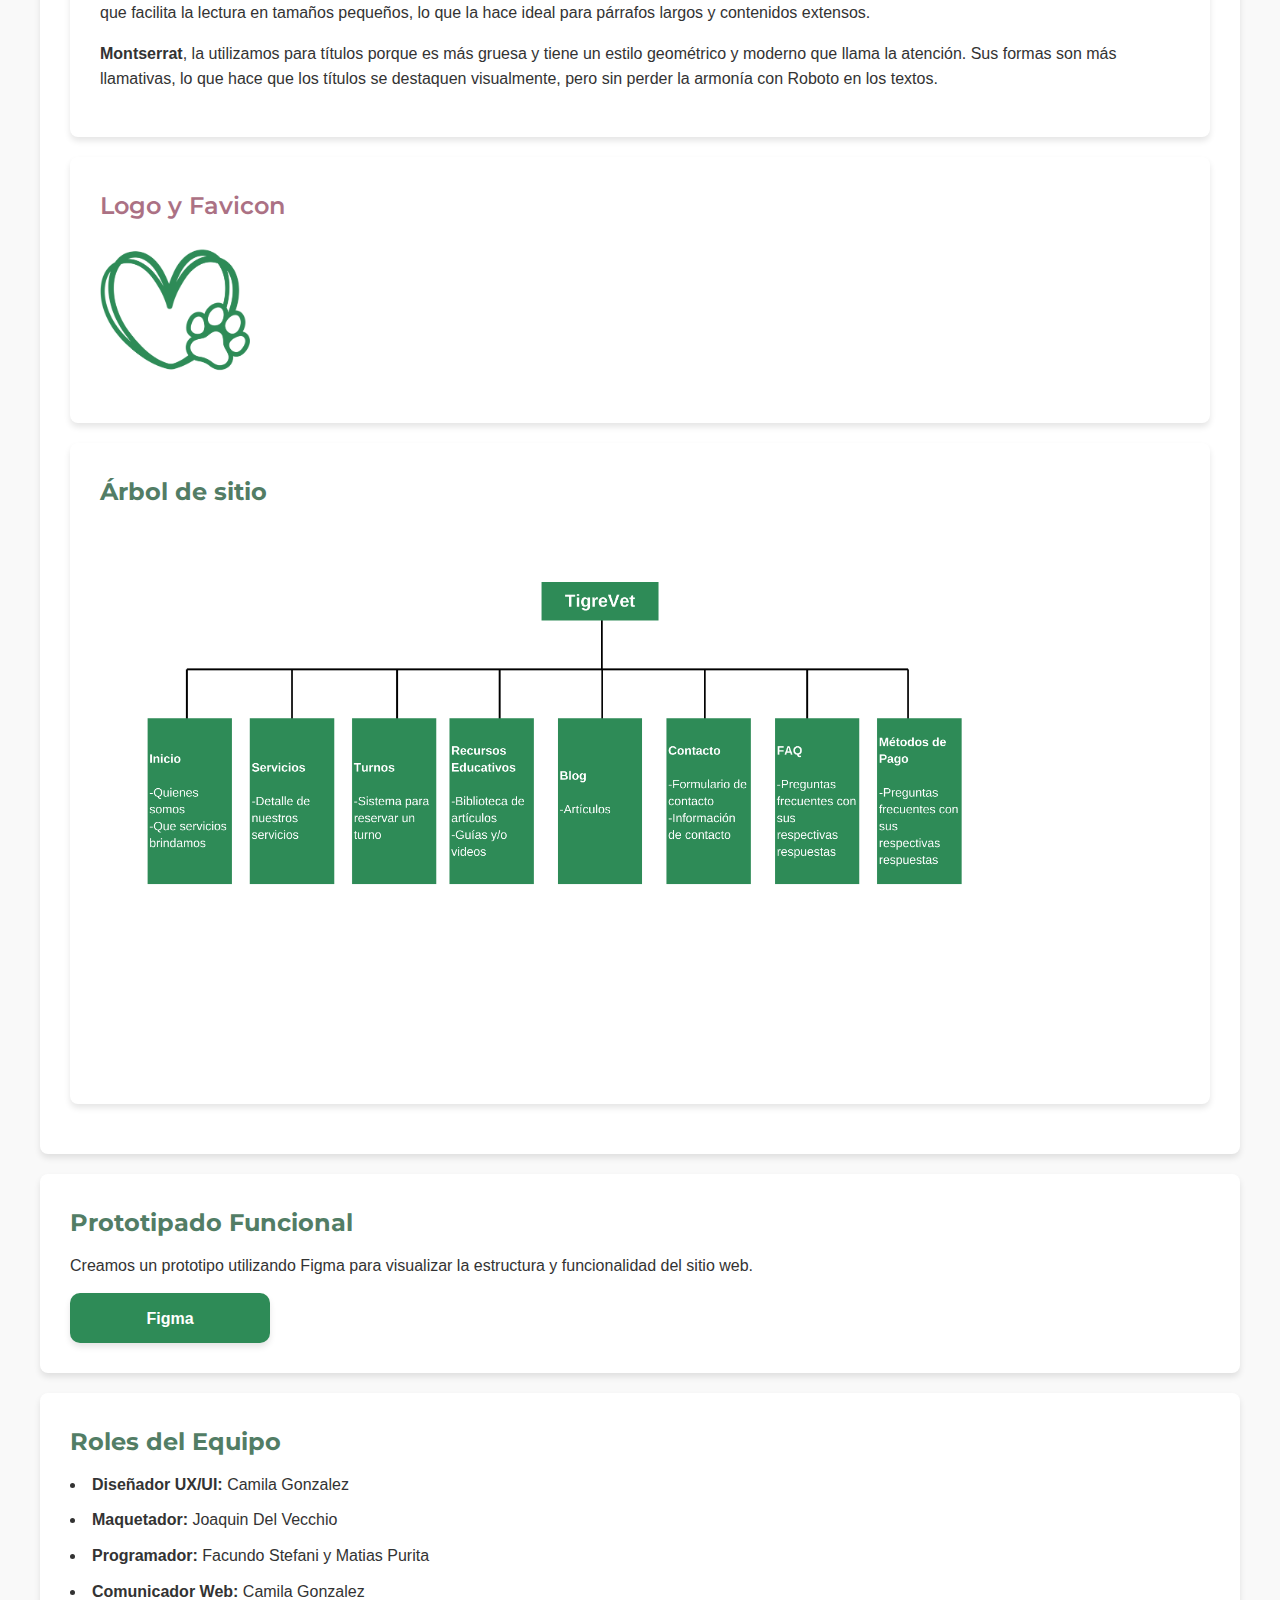
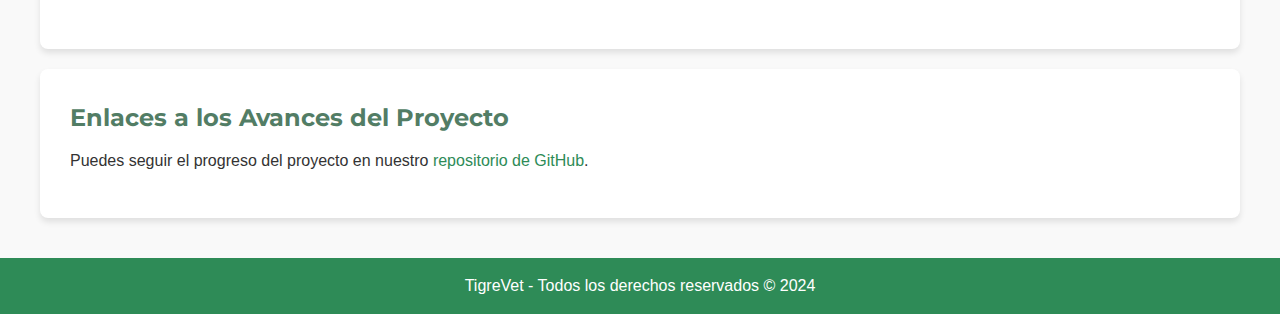
==== commit a6a8fd42: "dejo solamente la parte de avances son menu ni nada" ====
--- a/index.html
+++ b/index.html
@@ -9,8 +9,9 @@
   <link rel="preconnect" href="https://fonts.gstatic.com" crossorigin>
   <link href="https://fonts.googleapis.com/css2?family=Montserrat:ital,wght@0,100..900;1,100..900&display=swap"
     rel="stylesheet">
-  <link rel="stylesheet" href="styles.css" />
+  <link rel="stylesheet" href="./styles.css" />
   <link rel="icon" href="images/logo-verde-principal.png" type="image/x-icon">
+  
 
 </head>
 
@@ -23,17 +24,6 @@
           <h1>TigreVet</h1>
         </div>
       </div>
-      <ul>
-        <li><a href="index.html">Inicio</a></li>
-        <li><a href="servicios.html">Servicios</a></li>
-        <li><a href="citas.html">Turnos</a></li>
-        <li><a href="recursos.html">Recursos Educativos</a></li>
-        <li><a href="blog.html">Blog</a></li>
-        <li><a href="contacto.html">Contacto</a></li>
-        <li><a href="faq.html">FAQ</a></li>
-        <li><a href="#">Métodos de Pago</a></li>
-        <li><a href="index.html">Avances</a></li>
-      </ul>
     </nav>
   </header>
 
@@ -166,9 +156,14 @@
       <h3>Prototipado Funcional</h3>
       <p>
         Creamos un prototipo utilizando Figma para visualizar la estructura y
-        funcionalidad del sitio web. 
-      </p>
-      <a href="https://www.figma.com/design/DOfFuv4aYaoM73bBNm55AI/TigreVet---Proyecto?node-id=0-1&t=0nV9ZjXC5xvE3MQp-1" target="_blank"><div class="contenedor-boton"> <p>Figma</p> </div></a>
+        funcionalidad del sitio web.
+      </p>
+      <a href="https://www.figma.com/design/DOfFuv4aYaoM73bBNm55AI/TigreVet---Proyecto?node-id=0-1&t=0nV9ZjXC5xvE3MQp-1"
+        target="_blank">
+        <div class="contenedor-boton">
+          <p>Figma</p>
+        </div>
+      </a>
     </section>
 
     <section class="roles">
@@ -200,6 +195,9 @@
   <footer>
     <p>TigreVet - Todos los derechos reservados © 2024</p>
   </footer>
+  <button id="scrollToTopBtn" class="scrollToTopBtn">↑</button>
+  <script src="https://code.jquery.com/jquery-3.6.0.min.js"></script>
+  <script src="./inicio.js"></script>
 </body>
 
 </html>--- a/styles.css
+++ b/styles.css
@@ -206,3 +206,28 @@
   border-radius: 8px;
   box-shadow: 0 4px 6px rgba(0, 0, 0, 0.1);
 }
+
+button.btn.disabled {
+  background-color: #ccc;
+  cursor: not-allowed;
+}
+
+
+.scrollToTopBtn {
+  display: none; /* Oculto por defecto */
+  position: fixed;
+  bottom: 20px;
+  right: 20px;
+  z-index: 100;
+  background-color: #28a745;
+  color: white;
+  border: none;
+  padding: 10px 20px;
+  border-radius: 5px;
+  cursor: pointer;
+  font-size: 18px;
+}
+
+.scrollToTopBtn:hover {
+  background-color: #218838;
+}